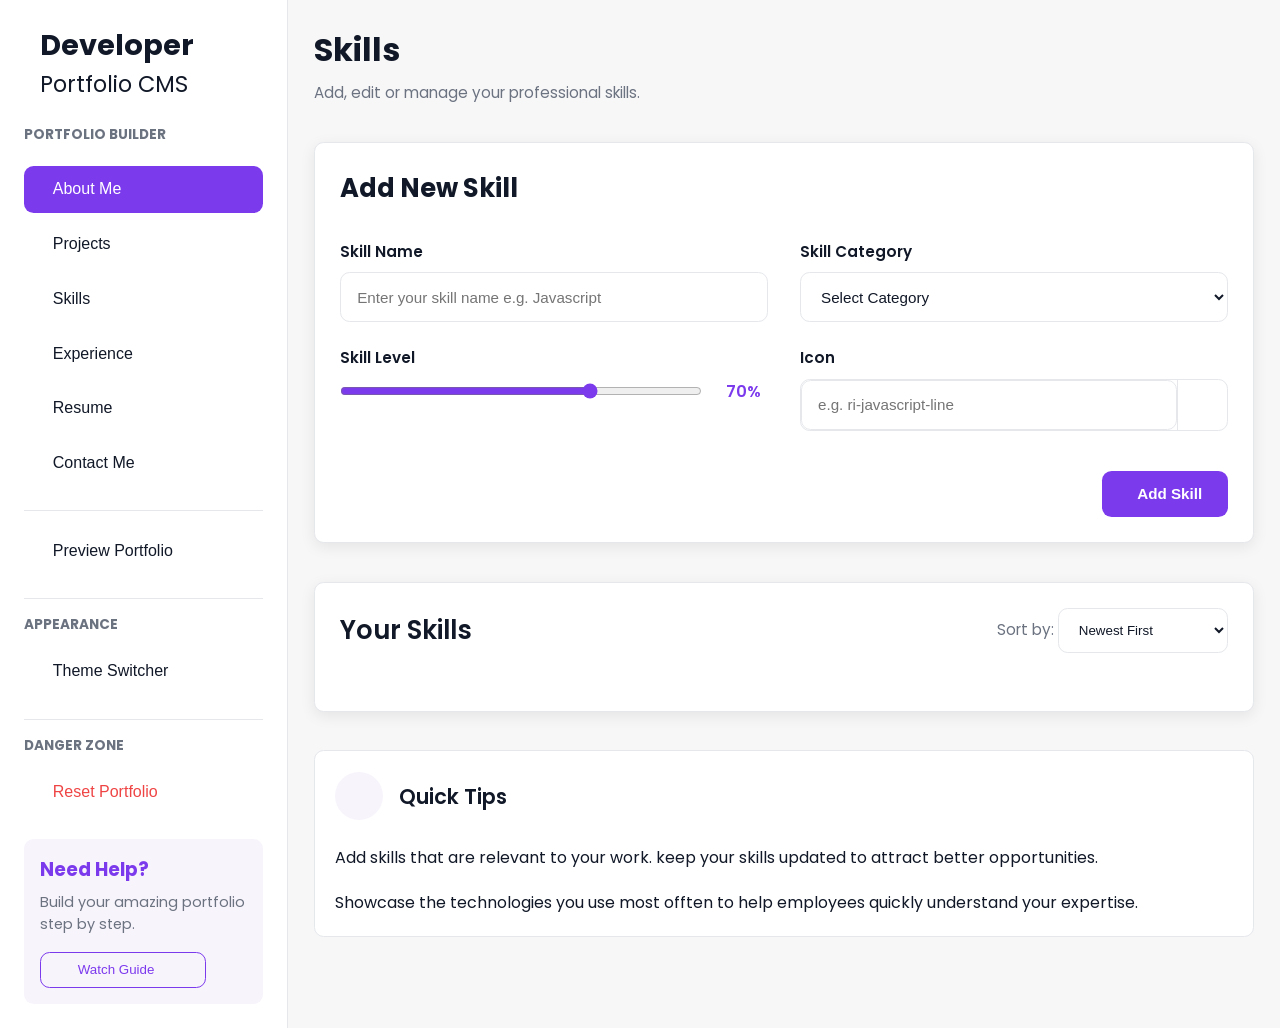
==== html/portfolio-builder.html @ fcae549e "Implement Skills Section functionality" ====
<!DOCTYPE html>
<html lang="en">

<head>
    <meta charset="UTF-8">
    <meta name="viewport" content="width=device-width, initial-scale=1.0">
    <title>Developer Portfolio CMS</title>

    <!--------Remix Icons-------->
    <link rel="stylesheet" href="https://cdnjs.cloudflare.com/ajax/libs/remixicon/4.6.0/remixicon.css" />

    <!--------Google Fonts-------->
    <link rel="preconnect" href="https://fonts.googleapis.com">
    <link rel="preconnect" href="https://fonts.gstatic.com" crossorigin>
    <link
        href="https://fonts.googleapis.com/css2?family=Inter:ital,opsz,wght@0,14..32,100..900;1,14..32,100..900&family=Poppins:ital,wght@0,100;0,200;0,300;0,400;0,500;0,600;0,700;0,800;0,900;1,100;1,200;1,300;1,400;1,500;1,600;1,700;1,800;1,900&display=swap"
        rel="stylesheet">

    <!------CSS file-------->
    <link rel="stylesheet" href="../css/portfolio-builder.css">
</head>

<body>

    <div class="dashboard">

        <!-----------------------------------------Side bar---------------------------------------------->
        <aside class="sidebar">

            <div class="logo">
                <i class="ri-code-s-slash-line"></i>
                <div>
                    <h2>Developer</h2>
                    <p>Portfolio CMS</p>
                </div>
            </div>

            <nav class="sidebar-nav">

                <h4>Portfolio builder</h4>

                <button class="nav-item active">
                    <i class="ri-home-4-line"></i>
                    About Me
                </button>

                <button class="nav-item">
                    <i class="ri-folder-2-line"></i>
                    Projects
                </button>

                <button class="nav-item">
                    <i class="ri-star-line"></i>
                    Skills
                </button>

                <button class="nav-item">
                    <i class="ri-briefcase-line"></i>
                    Experience
                </button>

                <button class="nav-item">
                    <i class="ri-file-text-line"></i>
                    Resume
                </button>

                <button class="nav-item">
                    <i class="ri-phone-line"></i>
                    Contact Me
                </button>
            </nav>

            <div class="preview-section">
                <button class="nav-item">
                    <i class="ri-eye-line"></i>
                    Preview Portfolio
                </button>
            </div>

            <div class="appearance-section">
                <h4>Appearance</h4>
                <button class="nav-item">
                    <i class="ri-moon-line"></i>
                    Theme Switcher
                </button>
            </div>

            <div class="danger-section">
                <h4>Danger Zone</h4>
                <button class="nav-item reset-btn">
                    <i class="ri-delete-bin-6-line"></i>
                    Reset Portfolio
                </button>
            </div>

            <div class="help-card">
                <h3>Need Help?</h3>
                <p>Build your amazing portfolio step by step.</p>
                <button><i class="ri-google-play-fill"></i>Watch Guide</button>
            </div>

        </aside>


        <main class="main-content">

            <!---------------------------------------About Us Section---------------------------------------->
            <section id="about-section">

                <!---Page Header--->
                <div class="about-header">
                    <div class="about-title">
                        <h1>About Me</h1>
                        <p>Manage your personal information and social profiles.</p>
                    </div>
                    <button class="save-btn" id = "save-about-btn">
                        <i class="ri-save-3-line"></i>
                        Save Changes
                    </button>
                </div>

                <!---About Card--->
                <div class="about-card">

                    <div class="about-top">

                        <div class="profile-panel">

                            <h3>Profile Image</h3>
                            <div class="profile-image-wrapper">
                                <img src=""
                                    alt="Profile">
                                <button class="edit-image-btn">
                                    <i class="ri-edit-2-line"></i>
                                </button>
                            </div>
                            <button class="change-image-btn">
                                <i class="ri-arrow-up-line"></i>
                                Change Image
                            </button>
                            <input type = "file" id = "profile-image-input" accept="image/*" hidden>
                            <p class="image-note">
                                JPG, PNG (max. 2MB)
                            </p>

                        </div>

                        <div class="form-panel">

                            <div class="form-group">
                                <label for="full-name">Full Name</label>
                                <input type="text" id="full-name" placeholder="Enter your full name">
                            </div>

                            <div class="form-group">
                                <label for="profession">Profession</label>
                                <input type="text" id="profession" placeholder="Enter your profession">
                            </div>

                            <div class="form-group">
                                <label for="bio">Short Bio</label>
                                <textarea id="bio" row="6" placeholder="Write something about yourself...."></textarea>
                            </div>

                        </div>

                    </div>

                    <div class="social-section">
                        <h3>Social Links</h3>

                        <div class="social-grid">
                            <div class="form-group">
                                <label for="github">GitHub URL</label>
                                <input type="url" id="github" placeholder="https://github.com/username">
                            </div>

                            <div class="form-group">
                                <label for="linkedin">linkedIn URL</label>
                                <input type="url" id="linkedin" placeholder="https://linkedin.com/username">
                            </div>

                            <div class="form-group full-width">
                                <label for="email">Email</label>
                                <input type="email" id="email" placeholder="example@gmail.com">
                            </div>
                        </div>
                    </div>

                </div>

                <!---Tips--->
                <div class="about-tips-card">

                    <div class="about-tips-header">
                        <div class="about-tips-icon">
                            <i class="ri-lightbulb-line"></i>
                        </div>
                        <h3>Quick Tips</h3>
                    </div>

                    <ul class="about-tips-list">
                        <li>
                            <i class="ri-checkbox-circle-line"></i>
                            Add a professional profile image.
                        </li>
                        <li>
                            <i class="ri-checkbox-circle-line"></i>
                            Write a short and clear bio that describes you.
                        </li>
                        <li>
                            <i class="ri-checkbox-circle-line"></i>
                            Add your social links to connect.
                        </li>
                    </ul>

                </div>

            </section>



            <!---------------------------------------Projects Section---------------------------------------->
            <section id="projects-section">

                <!---Projects Header--->
                <div class="projects-header">
                    <div class="projects-title">
                        <h1>Projects</h1>
                        <p>Add and manage your projects.</p>
                    </div>
                </div>

                <!---Add New Project--->
                <div class="project-form-container">

                    <h2>Add New Project</h2>
                    <div class="project-form-content">

                        <div class="project-upload-section">

                            <div class="project-upload-box">

                                <label class="upload-label">Project Image</label>
                                <div class="upload-area">
                                    <img src = "" alt = "Project Preview" class = "project-upload-preview">
                                    <div class = "upload-placeholder">
                                        <i class="ri-upload-cloud-2-line"></i>
                                        <h4>Upload Image</h4>
                                        <p>JPG, PNG (max. 2MB)</p>
                                        <input type="file" id="project-image" hidden>
                                    </div>
                                </div>

                            </div>

                        </div>

                        <div class="project-details-section">

                            <!---Row 1--->
                            <div class="project-row">

                                <div class="project-input-group">
                                    <label for="project-title">Project Title</label>
                                    <input type="text" id="project-title" placeholder="e.g. Portfolio Website">
                                </div>

                                <div class="project-input-group">
                                    <label for="technologies">Technolgies Used</label>
                                    <input type="text" id="technologies" placeholder="e.g. HTML, CSS, JavaScript">
                                </div>

                            </div>

                            <!---Row 2--->
                            <div class="project-row">

                                <div class="project-input-group">

                                    <label for="github-link">GitHub</label>
                                    <div class="project-input-icon">
                                        <i class="ri-github-fill"></i>
                                        <input type="url" id="github-link" placeholder="github.com/username/repository">
                                    </div>

                                </div>

                                <div class="project-input-group">

                                    <label for="live-demo">Live Demo (optional)</label>
                                    <div class="project-input-icon">
                                        <i class="ri-global-line"></i>
                                        <input type="url" id="live-demo" placeholder="your-site.com">
                                    </div>

                                </div>

                            </div>

                            <!---Row 3--->
                            <div class="project-input-group">
                                <label for="project-discription">Project Description</label>
                                <textarea id="project-discription" rows="5"
                                    placeholder="Write a short description about your project..."></textarea>
                            </div>

                            <div class="save-project-wrapper">
                                <button class="save-project-btn">Save Project</button>
                            </div>

                        </div>

                    </div>
                </div>


                <!---Your Projects--->
                <div class="projects-list-container">

                    <div class="projects-list-header">

                        <h2>Your Projects</h2>

                        <div class="projects-sort">
                            <label for="sort-projects">Sort by:</label>
                            <select id="sort-projects">
                                <option>Latest First</option>
                                <option>Oldest First</option>
                            </select>

                        </div>

                    </div>

                    <div class="projects-grid">
                        <!---Cards Come here--->
                    </div>

                </div>

                <!---Tips--->
                <div class="projects-tips">
                    <i class="ri-lightbulb-line"></i>
                    <p><strong>Tip: </strong> Add high quality projects with live demo links to showcasec your work
                        better.</p>
                </div>

            </section>


            <!----------------------------------------Skills Section----------------------------------------->
            <section id="skills-section">

                <!---Skills Header--->
                <div class="skills-header">

                    <div class="skills-title">
                        <h1>Skills</h1>
                        <p>Add, edit or manage your professional skills.</p>
                    </div>

                </div>

                <!---Add Skill Card--->
                <div class="skills-form-container ">

                    <!---Form Heading--->
                    <div class="skills-form-header">
                        <h2>Add New Skill</h2>
                    </div>

                    <div class="skills-form-content">

                        <div class="skills-form-left">

                            <div class="input-group">
                                <label for="skill-name">Skill Name</label>
                                <input type="text" id="skill-name" placeholder="Enter your skill name e.g. Javascript">
                            </div>

                            <div class="input-group">
                                <label for="skill-level">Skill Level</label>
                                <div class="skill-range">
                                    <input type="range" id="skill-level" min="0" max="100" value="70">
                                    <span class="range-value">70%</span>
                                </div>
                            </div>

                        </div>

                        <div class="skills-form-right">

                            <div class="input-group">

                                <label for="skill-category">Skill Category</label>
                                <select id="skill-category">

                                    <option selected disabled>Select Category</option>
                                    <option>Frontend</option>
                                    <option>Backend</option>
                                    <option>Database</option>
                                    <option>Tools</option>

                                </select>

                            </div>

                            <div class="input-group">

                                <label for="skill-icon">Icon</label>
                                <div class="icon-input">

                                    <input type="text" id="skill-icon" placeholder="e.g. ri-javascript-line">
                                    <button type="button">
                                        <i class="ri-flag-line"></i>
                                    </button>

                                </div>

                            </div>

                        </div>

                    </div>

                    <div class="skills-button-container">

                        <button class="primary-btn">
                            <i class="ri-add-line"></i>
                            Add Skill
                        </button>

                    </div>

                </div>

                <!----Skills List--->
                <div class="skills-list-container">

                    <!----List Header--->
                    <div class="skills-list-header">


                        <div class="skills-list-title">
                            <h2>Your Skills</h2>
                        </div>


                        <div class="skills-sort">

                            <label for="sort-skills">Sort by: </label>
                            <select id="sort-skills">
                                <option>Newest First</option>
                                <option>Oldest First</option>
                                <option>Highest Level</option>
                                <option>Lowest Level</option>
                            </select>

                        </div>

                    </div>

                    <!----Skills Cards--->
                    <div class="skills-grid">

                        <!---Skill Cards come here--->

                    </div>
                </div>


                <!---Tips--->
                <div class="skills-tips-card">

                    <div class="skills-tips-header">
                        <div class="skills-tips-icon">
                            <i class="ri-lightbulb-line"></i>
                        </div>
                        <h3>Quick Tips</h3>
                    </div>

                    <ul class="skills-tips-list">
                        <li>
                            <i class="ri-checkbox-circle-line"></i>
                            Add skills that are relevant to your work. keep your skills updated to attract better
                            opportunities.
                        </li>
                        <li>
                            <i class="ri-checkbox-circle-line"></i>
                            Showcase the technologies you use most offten to help employees quickly understand your
                            expertise.
                        </li>

                    </ul>

                </div>

            </section>


            <!----------------------------------------Experience Section--------------------------------------->
            <div id="experience-section">

                <!----Expereience page header---->
                <div class="experience-header">
                    <div class="experience-title">
                        <h1>Experience</h1>
                        <p>Add and manage your work experience.</p>
                    </div>
                </div>


                <!---Experience adding form-->
                <div class="experience-form-container">

                    <div class="experience-form">

                        <div class="experience-company">
                            <label for="company">Company Name</label>
                            <input type="text" id="company" placeholder="e.g. Decode Lab">
                        </div>

                        <div class="experience-position">
                            <label for="positiom">Position</label>
                            <input type="text" id="position" placeholder="e.g. Frontend Intern">
                        </div>

                        <div class="experience-duration">
                            <label for="duration">Duration</label>
                            <input type="text" id="duration" placeholder="e.g. Jan 2026 - Present">
                        </div>

                        <div class="experience-discription">
                            <label for="experience-discription">Discription</label>
                            <textarea id="experience-discription" rows="4"
                                placeholder="Describe your role and achievements...."></textarea>
                        </div>

                    </div>

                    <!---Save Button--->
                    <div class="experience-save-btn">
                        <button id="save-experience-btn">
                            Save Experience
                        </button>
                    </div>

                </div>

                <div class="experience-list-starter">
                    <h1>All Experiences :</h1>
                </div>
                <!---Experiences list---->
                <div class="experience-list-container">

                    <!---Experience Cards---->

                    <!--Experience Card 1-->
                    <div class="experience-card">

                        <div class="experience-card-header">

                            <div class="experience-details">
                                <h3>Decode Lab</h3>
                                <h4>Frontend Intern</h4>
                                <span>Jan 2026 - Present</span>
                            </div>

                            <div class="experience-actions">

                                <button class="experience-edit-btn">
                                    <i class="ri-edit-line"></i>
                                </button>

                                <buuton class="experience-delete-btn">
                                    <i class="ri-delete-bin-6-line"></i>
                                    </button>

                            </div>

                        </div>

                        <p class="experience-text">
                            Working on real projects and improving my frontend skills.
                        </p>

                    </div>

                    <!--Experience Card 2-->
                    <div class="experience-card">

                        <div class="experience-card-header">

                            <div class="experience-details">
                                <h3>Decode Lab</h3>
                                <h4>Frontend Intern</h4>
                                <span>Jan 2026 - Present</span>
                            </div>

                            <div class="experience-actions">

                                <button class="experience-edit-btn">
                                    <i class="ri-edit-line"></i>
                                </button>

                                <buuton class="experience-delete-btn">
                                    <i class="ri-delete-bin-6-line"></i>
                                    </button>

                            </div>

                        </div>

                        <p class="experience-text">
                            Working on real projects and improving my frontend skills.
                        </p>

                    </div>

                    <!--Experience Card 3-->
                    <div class="experience-card">

                        <div class="experience-card-header">

                            <div class="experience-details">
                                <h3>Decode Lab</h3>
                                <h4>Frontend Intern</h4>
                                <span>Jan 2026 - Present</span>
                            </div>

                            <div class="experience-actions">

                                <button class="experience-edit-btn">
                                    <i class="ri-edit-line"></i>
                                </button>

                                <buuton class="experience-delete-btn">
                                    <i class="ri-delete-bin-6-line"></i>
                                    </button>

                            </div>

                        </div>

                        <p class="experience-text">
                            Working on real projects and improving my frontend skills.
                        </p>

                    </div>

                </div>

                <!---Experience Tips--->
                <div class="experience-tips">
                    <i class="ri-lightbulb-line"></i>
                    <p><strong>Tip: </strong> Highlight your key responsibilities and measureable achievements.
                        Focus on the impact you made rather than listing every task.</p>
                </div>

            </div>


            <!----------------------------------------Resume Section------------------------------------------>
            <div id="resume-section">

                <!---Resume-Header--->
                <div class="resume-header">

                    <div class="resume-title">

                        <h1>Resume</h1>
                        <p>Upload your resume (PDF) .</p>
                        <div class="supported-format">
                            <span>Supported format:</span>
                            <strong>PDF only</strong>
                            <span>.</span>
                            <spann>Max size: 5MB</spann>
                        </div>

                    </div>

                </div>

                <!----Resume upload Container--->
                <div class="resume-upload-container">

                    <div class="resume-upload-area">

                        <div class="upload-icon">
                            <i class="ri-upload-cloud-2-line"></i>
                        </div>
                        <h3>Drag & drop your PDF here</h3>
                        <span class="upload-divider">or</span>
                        <button id="choose-file-btn">
                            Choose File
                        </button>
                        <input type="file" id=resume-file accept=".pdf" hidden>

                    </div>

                    <div class="resume-link-area">

                        <label for="resume-link">
                            or paste your resume link
                        </label>
                        <div class="resume-link-input">
                            <i class="ri-link"></i>
                            <input type="url" id="resume-link" placeholder="https://example.com/your-resume.pdf">
                        </div>
                        <button id="upload-resume-btn">
                            <i class="ri-upload-2-line"></i>
                            Upload Resume
                        </button>

                    </div>

                </div>

                <!----Resume Info Container---->
                <div class="resume-info-container">

                    <!---------------- Current Resume ----------------->
                    <div class="current-resume-section">

                        <div class="current-resume-header">

                            <h2>Current Resume</h2>
                            <span class="resume-status">
                                Active
                            </span>

                        </div>

                        <div class="resume-card">

                            <div class="resume-details">

                                <div class="resume-icon">
                                    <i class="ri-file-pdf-2-fill"></i>
                                </div>
                                <div class="resume-info">
                                    <h3>Ayesha_Nadeem_Resume.pdf</h3>

                                    <div class="resume-meta">
                                        <span>
                                            <i class="ri-calendar-line"></i>
                                            Uploaded on May 20, 2024
                                        </span>
                                        <span>.</span>
                                        <span>
                                            <i class="ri-file-list-3-line"></i>
                                            312 KB
                                        </span>
                                    </div>

                                </div>

                            </div>

                            <div class="resume-actions">

                                <button class="resume-preview-btn">
                                    <i class="ri-eye-line"></i>
                                    Preview
                                </button>
                                <button class="resume-delete-btn">
                                    <i class="ri-delete-bin-line"></i>
                                    Delete
                                </button>

                            </div>

                        </div>

                        <button class="download-resume-btn">
                            <i class="ri-download-line"></i>
                            Download Resume
                        </button>

                    </div>

                    <!--================ Resume Tips ================-->

                    <div class="resume-tips-section">

                        <div class="resume-tips-header">
                            <h2>Resume Tips</h2>
                        </div>

                        <div class="resume-tips-list">

                            <div class="resume-tip">
                                <i class="ri-checkbox-circle-line"></i>
                                <p>Keep your resume to one or two pages.</p>
                            </div>

                            <div class="resume-tip">
                                <i class="ri-checkbox-circle-line"></i>
                                <p>Highlight your latest skills and projects.</p>
                            </div>

                            <div class="resume-tip">
                                <i class="ri-checkbox-circle-line"></i>
                                <p>Use clear headings and simple formatting.</p>
                            </div>

                            <div class="resume-tip">
                                <i class="ri-checkbox-circle-line"></i>
                                <p>Update your resume regularly.</p>
                            </div>

                        </div>

                    </div>

                </div>

                <!----Resume Footer---->
                <div class="resume-footer">

                    <div class="resume-footer-left">

                        <div class="resume-footer-icon">
                            <i class="ri-shield-check-line"></i>
                        </div>

                        <div class="resume-footer-text">
                            <h3>Your Resume is only visible to you in the dashboard</h3>
                            <p>
                                It will be available for download on portfolio preview.
                            </p>
                        </div>

                    </div>

                    <div class="resume-footer-right">

                        <button class="preview-btn">
                            View Preview
                            <i class="ri-external-link-line"></i>
                        </button>

                    </div>

                </div>

            </div>

            <!----------------------------------------Contact Section------------------------------------------>
            <section id="contact-section">

                <!-- Contact Header -->
                <div class="contact-header">

                    <div class="contact-title">
                        <h1>Contact</h1>
                        <p>Manage your contact information.</p>
                    </div>

                </div>

                <!-- Contact Card -->
                <div class="contact-container">

                    <h2>Contact Information</h2>
                    <p>This information will be displayed on your portfolio.</p>

                    <!-- Email Field -->
                    <div class="contact-field">

                        <div class="contact-label">

                            <div class="contact-icon">
                                <i class="ri-mail-line"></i>
                            </div>

                            <label for="email">
                                Email Address
                            </label>

                        </div>

                        <div class="contact-input">

                            <input type="email" id="email" placeholder="ayesha.nadeem@example.com">

                        </div>

                    </div>

                    <!-- Phone Number Field -->
                    <div class="contact-field">

                        <div class="contact-label">

                            <div class="contact-icon">
                                <i class="ri-phone-line"></i>
                            </div>

                            <label for="phone">
                                Phone Number
                            </label>

                        </div>

                        <div class="contact-input">

                            <input type="tel" id="phone" placeholder="+92 300 1234567">

                        </div>

                    </div>

                    <!-- Location Field -->
                    <div class="contact-field">

                        <div class="contact-label">

                            <div class="contact-icon">
                                <i class="ri-map-pin-line"></i>
                            </div>

                            <label for="location">
                                Location
                            </label>

                        </div>

                        <div class="contact-input">

                            <input type="text" id="location" placeholder="Gujrat, Pakistan">

                        </div>

                    </div>

                    <!-- LinkedIn Field -->
                    <div class="contact-field">

                        <div class="contact-label">

                            <div class="contact-icon">
                                <i class="ri-linkedin-box-line"></i>
                            </div>

                            <label for="linkedin">
                                LinkedIn URL
                            </label>

                        </div>

                        <div class="contact-input">

                            <input type="url" id="linkedin" placeholder="https://linkedin.com/in/your-profile">

                        </div>

                    </div>

                    <!-- GitHub Field -->
                    <div class="contact-field">

                        <div class="contact-label">

                            <div class="contact-icon">

                                <i class="ri-github-line"></i>

                            </div>

                            <label for="github">

                                GitHub URL

                            </label>

                        </div>

                        <div class="contact-input">

                            <input type="url" id="github" placeholder="https://github.com/your-username">

                        </div>

                    </div>

                    <!-- Save Button -->
                    <div class="contact-btn-container">

                        <button id="save-contact-btn">
                            <i class="ri-save-line"></i>
                            <span>Save Changes</span>
                        </button>

                    </div>

                </div>

            </section>


        </main>
        
    </div>

    <!------JavaScript file-------->
    <script src="../js/portfolio-builder.js"></script>

</body>

</html>
---- css/portfolio-builder.css ----
* {
    margin: 0;
    padding: 0;
    box-sizing: border-box;
}
html {
    scroll-behavior: smooth;
}
/*==============================
LIGHT THEME (DEFAULT)
==============================*/
:root {
    /* Colors */
    --bg-color: #F7F7F8;
    --card-color: #FFFFFF;
    --primary-text: #111827;
    --secondary-color: #6B7280;
    --accent-color: #7C3AED;
    --light-accent-color: #f8f4fc;
    --border-color: #E5E7EB;

    /* Spacing */
    --space-sm: 0.75rem;
    --space-md: 1rem;
    --space-lg: 2rem;

    /* Border radius */
    --radius: .6rem;

    /* Shadow */
    --shadow: 0 4px 15px rgba(0,0,0,.08);
}
.dark-theme {
    /* Dark Theme */
    --bg-color: #0F172A;
    --card-color: #1E293B;
    --primary-text: #F8FAFC;
    --secondary-color: #94A3B8;
    --accent-color: #8B5CF6;
    --border-color: #334155;
}
body {
    font-family: "Poppins", sans-serif;
    background: var(--bg-color);
    color: var(--primary-text)
}
.dashboard {
    display: flex;
    min-height: 100vh;
}
.main-content {
    flex: 1;
    padding: clamp(1rem,2vw,2rem);
}
/*==============================
Sidebar Styling
==============================*/
.sidebar {
    width: 18rem;
    background: var(--card-color);
    border-right: 1px solid var(--border-color);
    padding: clamp(1rem, 2vw, 1.5rem);
    display: flex;
    flex-direction: column;
    gap: 1.5rem;
}
.logo {
    display: flex;
    align-items: center;
    gap: 1rem;
}
.logo i {
    font-size: 2.5rem;
    color: var(--accent-color);
    font-weight: 900;
}
.logo h2 {
    font-size: 1.8rem;
}
.logo p {
    font-size: 1.4rem;
}
.sidebar-nav {
    display: flex;
    flex-direction: column;
    gap: .5rem;
}
.nav-item {
    display: flex;
    align-items: center;
    gap: .8rem;
    padding: .9rem 1rem;
    border: none;
    background: transparent;
    border-radius: var(--radius);
    cursor: pointer;
    font-size: 1rem;
    color: var(--primary-text);
    transition: .3s;
}
.nav-item:hover {
    background: #F3F4F6;
}
.nav-item.active {
    background: var(--accent-color);
    color: white;
}
.preview-section,
.appearance-section,
.danger-section {
    border-top: 1px solid var(--border-color);
    padding-top: 1rem;
}
.sidebar-nav h4,
.appearance-section h4,
.danger-section h4 {
    color: var(--secondary-color);
    font-size: .85rem;
    text-transform: uppercase;
    margin-bottom: .8rem;
}
.reset-btn {
    color: #ef4444;
}
.help-card {
    margin-top: auto;
    background-color: var(--light-accent-color);
    border-radius: var(--radius);
    padding: 1rem;
}
.help-card h3 {
    color: var(--accent-color);
    margin-bottom: .5rem;
}
.help-card p {
    color: var(--secondary-color);
    font-size: .9rem;
    line-height: 1.5;
}
.help-card button {
    display: flex;
    gap: .7rem;
    align-items: center;
    margin-top: 1rem;
    width: 80%;
    padding: .6rem;
    border: none;
    border-radius: var(--radius);
    background: transparent;
    border: 1px solid var(--accent-color);
    color: var(--accent-color);
    cursor: pointer;
}
.help-card i {
    margin-left: 1rem;
}

/*==============================
About Section Styling
==============================*/
#about-section {
    display: none;
}
.about-header {
    display: flex;
    justify-content: space-between;
    align-items: center;
    margin-bottom: clamp(1.5rem,2vw,2rem);
}
.about-title h1 {
    font-size: clamp(1.6rem,2vw,2.2rem);
    margin-bottom: .35rem;
    font-weight: 700;
}
.about-title p {
    color: var(--secondary-color);
    font-size: .95rem;
}
.save-btn {
    display: flex;
    align-items: center;
    gap: .5rem;
    border: none;
    background: var(--accent-color);
    color: #fff;
    font-size: .9rem;
    padding: .9rem 1.3rem;
    border-radius: var(--radius);
    cursor: pointer;
    transition: .3s;
}
.save-btn:hover {
    transform: translateY(-2px);
    opacity: .95;
}
.about-card {
    background: var(--card-color);
    border-radius: var(--radius);
    box-shadow: var(--shadow);
    padding: clamp(1.5rem,2vw,2rem);
    margin-bottom: 1.5rem;
}
.about-tips-card {
    background: var(--card-color);
    border-radius: var(--radius);
    box-shadow: var(--shadow);
    padding: clamp(1.25rem,2vw,1.5rem);
}
.about-top {
    display: flex;
    gap: clamp(1.5rem,2vw,2.5rem);
    padding-bottom: clamp(1.5rem,2vw,2rem);
    border-bottom: 1px solid var(--border-color);
}
.profile-panel {
    width: 240px;
    display: flex;
    flex-direction: column;
    align-items: center;
}
.profile-image-wrapper {
    position: relative;
    width: 180px;
    height: 180px;
    margin: 1rem auto 1.5rem;
}
.profile-image-wrapper img {
    width: 100%;
    height: 100%;
    border-radius: 50%;
    object-fit: cover;
    display: block;
}
.edit-image-btn {
    position: absolute;
    top: 10px;
    right: 5px;
    width: 36px;
    height: 36px;
    border: none;
    border-radius: 50%;
    background: var(--accent-color);
    color: white;
    display: flex;
    justify-content: center;
    align-items: center;
    cursor: pointer;
}
.profile-panel h3 {
    align-self: flex-start;
    margin-bottom: 1.5rem;
}
.change-image-btn {
    width: 100%;
    padding: .9rem;
    border: 2px solid var(--accent-color);
    background: var(--light-accent-color);
    color: var(--accent-color);
    border-radius: var(--radius);
    cursor: pointer;
    font-size: 1rem;
}
.image-note {
    margin-top: .8rem;
    color: var(--secondary-color);
    font-size: .85rem;
}
.form-panel {
    flex: 1;
    display: flex;
    flex-direction: column;
    gap: 1.5rem;
}
.form-group {
    display: flex;
    flex-direction: column;
    gap: .5rem;
}
.form-group label {
    font-size: .95rem;
    font-weight: 600;
    color: var(--primary-text);
}
.form-group input,
.form-group textarea {
    width: 100%;
    padding: 1rem;
    border: 1px solid var(--border-color);
    border-radius: .75rem;
    background: var(--card-color);
    color: var(--primary-text);
    font-family: inherit;
    font-size: 1rem;
    outline: none;
    transition: .3s;
}
.form-group input:focus,
.form-group textarea:focus {
    border-color: var(--accent-color);
    box-shadow: 0 0 0 3px rgba(124,58,237,.15);
}
.form-group textarea {
    resize: none;
    min-height: 180px;
}
.social-section {
    padding-top: clamp(1.5rem,2vw,2rem);
}
.social-section h3 {
    margin-bottom: 1.5rem;
    font-size: 1.25rem;
}
.social-grid {
    display: grid;
    grid-template-columns: repeat(2,1fr);
    gap: 1.5rem;
}
.social-grid .full-width {
    grid-column: 1/-1;
}
.about-tips-header {
    display: flex;
    align-items: center;
    gap: 1rem;
    margin-bottom: 1.5rem;
}
.about-tips-icon {
    width: 48px;
    height: 48px;
    border-radius: 50%;
    background: var(--light-accent-color);
    color: var(--accent-color);
    display: flex;
    justify-content: center;
    align-items: center;
    font-size: 1.2rem;
}
.about-tips-header h3 {
    font-size: 1.3rem;
    font-weight: 600;
}
.about-tips-list {
    list-style: none;
    display: flex;
    flex-direction: column;
    gap: 1.2rem;
}
.about-tips-list li i{
    color: var(--accent-color);
    font-size: 1.1rem;
}


/*==============================
Projects Section Styling
==============================*/
#projects-section {
    display: none;
}
.projects-header {
     margin-bottom: clamp(1.5rem,2vw,2rem);
}
.projects-header h1 {
    font-size: clamp(1.6rem,2vw,2.2rem);
    margin-bottom: .35rem;
    color: var(--primary-text);
    font-weight: 700;
}
.projects-header p {
    color: var(--secondary-color);
    font-size: .95rem;
}
.project-form-container {
    background: var(--card-color);
    border: 1px solid var(--border-color);
    border-radius: var(--radius);
    padding: clamp(1.5rem,2vw,2rem);
    margin-bottom: clamp(2rem,3vw,2.5rem);
    box-shadow: var(--shadow);
}
.project-form-container h2 {
    font-size: clamp(1.35rem,2vw,1.6rem);
    color: var(--primary-text);
    font-weight: 600;
    margin-bottom: 2rem;
}
.project-form-content {
    display: flex;
    gap: 2rem;
    /* align-items: center; */
}
.project-upload-section {
    width: 220px;
    flex-shrink: 0;
}
.project-details-section {
    flex: 1;
}
.upload-label {
    display: block;
    font-size: 1rem;
    font-weight: 600;
    color: var(--primary-text);
    margin-bottom: 1rem;
}
.upload-area {
    position: relative;
    overflow: hidden;

    height: 250px;
    border: 2px dashed var(--accent-color);
    border-radius: var(--radius);
    background: var(--light-accent-color);
    display: flex;
    flex-direction: column;
    align-items: center;
    justify-content: center;
    text-align: center;
    cursor: pointer;
}
.project-upload-preview {
    display: none;
    width: 100%;
    height: 100%;
    object-fit: cover;
    border-radius: var(--radius);
}
.upload-area i {
    font-size: 3rem;
    color: var(--accent-color);
    margin-bottom: 1rem;
}
.upload-area h4 {
    font-size: 1.1rem;
    color: var(--primary-text);
    margin-bottom: .5rem;
}
.upload-area p {
    font-size: .9rem;
    color: var(--secondary-color);
}
.project-row {
    display: flex;
    gap: 1.5rem;
    margin-bottom: 1.5rem;
}
.project-input-group {
    flex: 1;
    display: flex;
    flex-direction: column;
}
.project-input-group label {
    font-size: .95rem;
    font-weight: 600;
    color: var(--primary-text);
    margin-bottom: .6rem;
}
.project-input-group input {
    width: 100%;
    padding: .9rem 1rem;
    border: 1px solid var(--border-color);
    border-radius: var(--radius);
    font-size: .95rem;
    color: var(--primary-text);
    background: var(--card-color);
    outline: none;
}
.project-input-group input:focus {
    border-color: var(--accent-color);
}
.project-input-icon {
    display: flex;
    align-items: center;
    border: 1px solid var(--border-color);
    border-radius: var(--radius);
    overflow: hidden;
    background: var(--card-color);
}
.project-input-icon i {
    width: 3rem;
    text-align: center;
    color: var(--secondary-color);
    font-size: 1.4rem;
    border-right: 1px solid var(--border-color);
    padding: .7rem 0;
}
.project-input-icon input {
    flex: 1;
    border: none;
    outline: none;
    padding: .9rem 1rem;
    font-size: .95rem 1rem;
    background: transparent;
    color: var(--primary-text);
}
.project-input-icon:focus-within{
    border-color: var(--accent-color);
}
.project-input-group textarea {
    width: 100%;
    min-height: 140px;
    padding: 1rem;
    border: 1px solid var(--border-color);
    border-radius: var(--radius);
    background: var(--card-color);
    color: var(--primary-text);
    font-family: inherit;
    font-size: .95rem;
    resize: none;
    outline: none;
}
.project-input-group textarea:focus {
    border-color: var(--accent-color);
}
.save-project-wrapper {
    display: flex;
    justify-content: flex-end;
    margin-top: 2rem;
}
.save-project-btn {
    padding: .9rem 1.8rem;
    border: none;
    border-radius: var(--radius);
    background: var(--accent-color);
    color: #fff;
    font-size: 1rem;
    font-weight: 600;
    cursor: pointer;
    /* transition: .2s; */
}
.save-project-btn:hover {
    opacity: .9;
    /* transform: scale(1.04); */
}
.projects-list-container {
    margin-bottom: clamp(2rem,3vw,2.5rem);
}
.projects-list-header {
    display: flex;
    justify-content: space-between;
    align-items: center;
    margin-bottom: 1.8rem;
}
.projects-list-header h2 {
    font-size: clamp(1.4rem,2vw,1.7rem);
    color: var(--primary-text);
    font-weight: 700;
}
.projects-sort {
    display: flex;
    align-items: center;
    gap: .8rem;
}
.projects-sort select {
    padding: .7rem 1rem;
    border: 1px solid var(--border-color);
    border-radius: var(--radius);
    background: var(--card-color);
    color: var(--primary-text);
    cursor: pointer;
    outline: none;
}
.projects-grid {
    display: grid;
    grid-template-columns: repeat(3,1fr);
    gap: 1.5rem;
}
.project-card {
    background: var(--card-color);
    border: 1px solid var(--border-color);
    border-radius: var(--radius);
    box-shadow: var(--shadow);
    overflow: hidden;
}
.project-card-image {
    width: 100%;
    height: 180px;
    object-fit: cover;
    display: block;
}
.project-card-content {
    padding: 1.2rem;
}
.project-card-content h3 {
    font-size: 1.2rem;
    color: var(--primary-text);
    margin-bottom: 1rem;
}
.project-tech-stack {
    display: flex;
    flex-wrap: wrap;
    gap: .5rem;
    margin-bottom: 1rem;
}
.project-tech-stack span {
    background: var(--light-accent-color);
    color: var(--accent-color);
    padding: .35rem .8rem;
    border-radius: var(--radius);
    font-size: .8rem;
    font-weight: 600;
}
.project-card-content p {
    color: var(--primary-text);
    line-height: 1.6;
    margin-bottom: 1.3rem;
}
.project-links {
    display: flex;
    gap: .8rem;
    margin-bottom: 1.5rem;
}
.project-links a {
    width: 42px;
    height: 42px;
    border: 1px solid var(--border-color);
    border-radius: var(--radius);
    display: flex;
    align-items: center;
    justify-content: center;
    color: var(--primary-text);
    text-decoration: none;
    transition: .3s;
    font-size: 1.4rem;
}
.project-links a:hover {
    background: var(--light-accent-color);
    color: var(--accent-color);
}
.project-actions {
    display: flex;
    justify-content: space-between;
    align-items: center;
    padding: 1rem;
    border-top: 1px solid var(--border-color);
   
}
.edit-project-btn {
    display: flex;
    align-items: center;
    gap: .3rem;
    background: none;
    border: none;
    color: var(--accent-color);
    cursor: pointer;
    font-weight: 600;
    font-size: .9rem;
    transition: .2s;
}
.edit-project-btn i {
    font-size: 1.3rem;
}
.delete-project-btn {
    display: flex;
    align-items: center;
    gap: .3rem;
    background: none;
    border: none;
    color: #ef4444;
    cursor: pointer;
    font-weight: 600;
    font-size: .9rem;
    transition: .2s;
}
.delete-project-btn i {
    font-size: 1.3rem;
}
.edit-project-btn:hover,
.delete-project-btn:hover {
    transform: scale(1.1);
}
.projects-tips {
    display: flex;
    align-items: center;
    gap: 1rem 1.5rem;
    padding: .7rem;
    margin-top: 2rem;
    background: var(--card-color);
    border: 1px solid var(--border-color);
    border-radius: var(--radius);
    box-shadow: var(--shadow);
}
.projects-tips i {
    width: 45px;
    height: 45px;
    border-radius: 50%;
    background: var(--light-accent-color);
    color: var(--accent-color);
    display: flex;
    justify-content: center;
    align-items: center;
    font-size: 1.2rem;
    flex-shrink: 0;
}
.projects-tips p {
    color: var(--primary-text);
    line-height: 1.6;
    font-size: .95rem;
}
.projects-tips strong {
    padding-right: 1rem;
}


/*==============================
Skills Section Styling
==============================*/
#skills-section {
    /* display: none; */
}
.skills-header {
    margin-bottom: clamp(2rem,3vw,2.5rem);
}
.skills-header h1 {
    font-size: clamp(2rem,2.5vw,2.5rem);
    font-weight: 700;
    color: var(--primary-text);
    margin-bottom: .45rem;
}
.skills-header p {
    font-size: clamp(.95rem,1.1vw,1rem);
    color: var(--secondary-color);
}
.skills-form-container {
    background: var(--card-color);
    border: 1px solid var(--border-color);
    border-radius: var(--radius);
    padding: clamp(1.5rem,2vw,2rem);
    margin-bottom: clamp(2rem,3vw,2.5rem);
    box-shadow: var(--shadow)
}
.skills-form-header {
    margin-bottom: 2rem;
}
.skills-form-header h2 {
    font-size: clamp(1.3rem,2vw,1.6rem);
    color: var(--primary-text);
    font-size: 600;
}
.skills-form-content {
    display: flex;
    gap: 2rem;
}
.skills-form-left,
.skills-form-right {
    flex: 1;
}
.skills-form-container label {
    display: block;
    font-size: .95rem;
    font-weight: 600;
    color: var(--primary-text);
    margin-bottom: .6rem;
}
.input-group {
    margin-bottom: 1.5rem;
}
.skills-form-container input[type = "text"],
.skills-form-container select {
    width: 100%;
    height: 50px;
    padding: 0 1rem;
    border: 1px solid var(--border-color);
    border-radius: var(--radius);
    background: var(--card-color);
    color: var(--primary-text);
    font-size: .95rem;
    outline: none;
    transition: .3s;
}
.skills-form-container input[type = "text"]:focus,
.skills-form-container select:focus {
    border-color: var(--accent-color);
}
.skill-range {
    display: flex;
    align-items: center;
    gap: 1rem;
}
.skill-range input {
    flex: 1;
    accent-color: var(--accent-color);
    cursor: pointer;
}
.range-value {
    min-width: 50px;
    text-align: center;
    font-weight: 600;
    color: var(--accent-color);
}
.icon-input {
    display: flex;
    border: 1px solid var(--border-color);
    border-radius: var(--radius);
    overflow: hidden;
}
.icon-input input {
    flex: 1;
    border: none;
    outline: none;
    padding: 0 1rem;
    background: transparent;
    color: var(--primary-text);
}
.icon-input button {
    width: 50px;
    border: none;
    border-left: 1px solid var(--border-color);
    background: transparent;
    cursor: pointer;
    color: var(--secondary-color);
}
.skill-icon {
    width: 50px;
    height: 50px;
    border-radius: var(--radius);
    display: flex;
    align-items: center;
    justify-content: center;
    background-color: var(--light-accent-color);
    color: var(--accent-color);
    flex-shrink: 0;
}
.skill-icon i {
    font-size: 30px;
}
.skills-button-container {
    display: flex;
    justify-content: flex-end;
    margin-top: 1rem;
}
.primary-btn {
    display: flex;
    align-items: center;
    gap: .6rem;
    padding: .9rem 1.6rem;
    border: none;
    border-radius: var(--radius);
    background: var(--accent-color);
    color: white;
    font-size: .95rem;
    font-weight: 600;
    cursor: pointer;
    transition: .3s;
}
.primary-btn:hover {
    opacity: .9;
}
.skills-list-container {
    background: var(--card-color);
    border: 1px solid var(--border-color);
    border-radius: var(--radius);
    padding: clamp(1.5rem,2vw,2rem);
    margin-bottom: clamp(2rem,3vw,2.5rem);
    box-shadow: var(--shadow);
}
.skills-list-header {
    display: flex;
    justify-content: space-between;
    align-items: center;
    margin-bottom: 2rem;
}
.skills-list-title h2 {
    font-size: clamp(1.3rem,2vw,1.6rem);
    font-weight: 600;
    color: var(--primary-text);
}
.skills-sort label {
    font-size: .95rem;
    color: var(--secondary-color);
}
.skills-sort select {
    width: 170px;
    height: 45px;
    border: 1px solid var(--border-color);
    border-radius: var(--radius);
    background: var(--card-color);
    color: var(--primary-text);
    padding: 0 1rem;
    outline: none;
    cursor: pointer;
}
.skills-grid {
    display: grid;
    grid-template-columns: repeat(3,1fr);
    gap: 1.5rem;
}
 .skill-card {
    border: 1px solid var(--border-color);
    padding: 1.3rem;
    border-radius: var(--radius);
    background: var(--card-color);
    transition: .3s ease;
}
.skill-card:hover {
    transform: translateY(-3px);
    box-shadow: var(--shadow);
}

.skill-card-header {
    display: flex;
    align-items: center;
    justify-content: space-between;
    gap: 1rem;
}
.skill-info {
    display: flex;
    align-items: center;
    gap: 16px;
}
.skill-info h3 {
    font-size: 1.05rem;
    font-weight: 600;
    color: var(--primary-text);
}
.skill-badge {
    font-size: .85rem;
    color: var(--secondary-color);
}
.skill-actions {
    display: flex;
    align-items: center;
    gap: 1rem;
}
.edit-btn,
.delete-btn {
    border: none;
    background: transparent;
    cursor: pointer;
    font-size: 1.3rem;
    font-weight: 500;
    transition: .2s;
}
.edit-btn {
    color: var(--accent-color);
}
.delete-btn {
    color: #ef4444;
}
.edit-btn:hover,
.delete-btn:hover {
    transform: scale(1.15);
} 
.skill-progress {
    display: flex;
    align-items: center;
    gap: .75rem;
    margin-top: 1rem;
}
.progress-bar {
    flex: 1;
    height: 6px;
    background: var(--border-color);
    border-radius: var(--radius);
    overflow: hidden;
}
.progress-fill {
    width: 90%;
    height: 100%;
    background: var(--accent-color);
    border-radius: inherit;
}
.progress-value {
    font-size: .9rem;
    font-weight: 600;
    color: var(--primary-text);
}
.skills-tips-card {
border: 1px solid var(--border-color);
    padding: 1.3rem;
    border-radius: var(--radius);
    background: var(--card-color);
    transition: .3s ease;
}
.skills-tips-header {
    display: flex;
    align-items: center;
    gap: 1rem;
    margin-bottom: 1.5rem;
}
.skills-tips-icon {
    width: 48px;
    height: 48px;
    border-radius: 50%;
    background: var(--light-accent-color);
    color: var(--accent-color);
    display: flex;
    justify-content: center;
    align-items: center;
    font-size: 1.2rem;
}
.skills-tips-header h3 {
    font-size: 1.3rem;
    font-weight: 600;
}
.skills-tips-list {
    list-style: none;
    display: flex;
    flex-direction: column;
    gap: 1.2rem;
}
.skills-tips-list li i{
    color: var(--accent-color);
    font-size: 1.1rem;
}


/*==============================
Experience Section Styling
==============================*/
#experience-section {
     display: none;
   
}
.experience-header {
    display: flex;
    justify-content: space-between;
    align-items: flex-start;
}
.experience-title h1{
    font-size: clamp(2rem,2vw,2.4rem);
    font-weight: 700;
    color: var(--primary-text);
    margin-bottom: .5rem;
}
.experience-title p {
    font-size: 1rem;
    color: var(--secondary-color);
}
.experience-form-container {
    background: var(--card-color);
    border: 1px solid var(--border-color);
    border-radius: var(--radius);
    padding: 2rem;
    display: flex;
    flex-direction: column;
    gap: 2rem;
}
.experience-form {
    display: grid;
    grid-template-columns: repeat(4,1fr);
    gap: 1.5rem;
    align-items: start;
}
.experience-company,
.experience-position,
.experience-duration,
.experience-discription {
    display: flex;
    flex-direction: column;
    gap: .6rem;
}
.experience-discription {
    grid-column: 4;
}
.experience-company label,
.experience-position label,
.experience-duration label,
.experience-discription label {
    font-size: .95rem;
    font-weight: 600;
    color: var(--primary-text);
}
.experience-company input,
.experience-position input,
.experience-duration input,
.experience-discription textarea {
    width: 100%;
    padding: .9rem 1rem;
    border: 1px solid var(--border-color);
    border-radius: var(--radius);
    background: transparent;
    color: var(--primary-text);
    font-size: .95rem;
    font-family: inherit;
    transition: .3s ease;
    outline: none;
}
.experience-company input::placeholder,
.experience-position input::placeholder,
.experience-duration input::placeholder,
.experience-discription textarea::placeholder {
    color: var(--secondary-color);
}
.experience-company input:focus,
.experience-position input:focus,
.experience-duration input:focus,
.experience-discription textarea:focus {
    border-color: var(--accent-color);
    box-shadow: var(--shadow);
}
.experience-discription textarea {
    resize: none;
    min-height: 120px;
}
.experience-save-btn {
    display: flex;
    justify-content: flex-start;
}
#save-experience-btn {
    padding: .9rem 1.8rem;
    border: none;
    border-radius: var(--radius);
    background: var(--accent-color);
    color: #fff;
    font-size: 1rem;
    font-weight: 600;
    cursor: pointer;
    transition: .3s ease;
}
#save-experience-btn:hover {
    opacity: .9;

}
.experience-list-starter {
    color: var(--primary-text);
    margin-top: 2rem;
    margin-bottom: 1.2rem; 
    font-size: (2rem,2vw,2.4rem);
}
.experience-list-container {
    background: var(--card-color);
    border: 1px solid var(--border-color);
    border-radius: var(--radius);
    padding: clamp(1.5rem,2vw,2rem);
    box-shadow: var(--shadow);
}
.experience-list-container {
    display: grid;
    gap: 1.5rem;
}
.experience-card {
    border: 1px solid var(--border-color);
    border-radius: var(--radius);
    padding: 1.5rem;
    background: var(--card-color);
    transition: .3s;
}
.experience-card:hover {
    border-color: var(--accent-color);
    transform: translateY(-2px);
    box-shadow: var(--shadow);
}
.experience-card-header {
    display: flex;
    justify-content: space-between;
    align-items: flex-start;
    margin-bottom: 1rem;
}
.experience-details {
    display: flex;
    align-items: center;
     gap: 6rem; 
}
.experience-details h3{
    font-size: 1.2rem;
    font-weight: 700;
    color: var(--primary-text);
    margin-bottom: .3rem;
}
.experience-details h4 {
    font-size: 1rem;
    font-weight: 600;
    color: var(--primary-text);
    margin-bottom: .3rem;
}
.experience-details span {
    font-size: .95rem;
    color: var(--secondary-color);
    margin-bottom: .3rem;
}
.experience-text {
    color: var(--secondary-color);
    line-height: 1.7;
    margin-top: 1rem;
}
.experience-actions {
    display: flex;
    align-items: center;
    gap: 1rem;
}
.experience-edit-btn,
.experience-delete-btn {
    border: none;
    background: transparent;
    cursor: pointer;
    font-size: 1.3rem;
    font-weight: 500;
    transition: .2s;
}
.experience-edit-btn {
    color: var(--accent-color);
}
.experience-delete-btn {
    color: #ef4444;
}
.experience-edit-btn:hover,
.experience-delete-btn:hover {
    transform: scale(1.15);
} 
.experience-tips {
    display: flex;
    align-items: center;
    gap: 1rem 1.5rem;
    padding: .7rem;
    margin-top: 2rem;
    background: var(--card-color);
    border: 1px solid var(--border-color);
    border-radius: var(--radius);
    box-shadow: var(--shadow);
}
.experience-tips i {
    width: 45px;
    height: 45px;
    border-radius: 50%;
    background: var(--light-accent-color);
    color: var(--accent-color);
    display: flex;
    justify-content: center;
    align-items: center;
    font-size: 1.2rem;
    flex-shrink: 0;
}
.experience-tips p {
    color: var(--primary-text);
    line-height: 1.6;
    font-size: .95rem;
}
.experience-tips strong {
    padding-right: 1rem;
}



/*==============================
Resume Section Styling
==============================*/
#resume-section{
     display: none;
}
.resume-header{
    margin-bottom: clamp(2rem,3vw,2.5rem);
}
.resume-title h1{
    font-size: clamp(2rem,2.5vw,2.5rem);
    font-weight: 700;
    color: var(--primary-text);
    margin-bottom: .5rem;
}
.resume-title p{
    color: var(--secondary-color);
    font-size: .95rem;
    margin-bottom: .3rem;
}
.supported-format{
    display: flex;
    align-items: center;
    gap: .5rem;
    flex-wrap: wrap;
    font-size: .9rem;
    color: var(--secondary-color);

}.supported-format strong{
    color: var(--accent-color);
    font-weight: 600;
}
.resume-upload-container{
    display: flex;
    gap: 2rem;
    background: var(--card-color);
    border: 1px solid var(--border-color);
    border-radius: var(--radius);
    padding: 2rem;
    margin-bottom: 2rem;
    box-shadow: var(--shadow);

}
.resume-upload-area{
    flex: 1;
    border: 2px dashed var(--border-color);
    border-radius: var(--radius);
    padding: 2rem;
    display: flex;
    flex-direction: column;
    justify-content: center;
    align-items: center;
    text-align: center;
    gap: 1rem;
}
.upload-icon{
    width: 70px;
    height: 70px;
    border-radius: 50%;
    background: var(--light-accent-color);
    display: flex;
    justify-content: center;
    align-items: center;
}
.resume-upload-area h3{
    font-size: 1.2rem;
    color: var(--primary-text);
}
.upload-divider{
    color: var(--secondary-color);
    font-size: .9rem;
}
#choose-file-btn{
    padding: .8rem 1.6rem;
    border: none;
    border-radius: var(--radius);
    background: var(--accent-color);
    color: #fff;
    font-weight: 600;
    cursor: pointer;
    transition: .3s;
}
#choose-file-btn:hover{
    opacity: .9;
}
.resume-link-area{
    flex: 1;
    display: flex;
    flex-direction: column;
    justify-content: center;
    gap: .9rem;

}
.resume-link-area label{
    font-size: .95rem;
    font-weight: 600;
    color: var(--secondary-color);
}
.resume-link-input{
    display: flex;
    align-items: center;
    border: 1px solid var(--border-color);
    border-radius: var(--radius);
    overflow: hidden;
    background: var(--card-color);
}
.resume-link-input i{
    width: 3rem;
    text-align: center;
    color: var(--secondary-text);
    border-right: 1px solid var(--border-color);
    padding: 1rem 0;
}
.resume-link-input input{
    flex: 1;
    border: none;
    outline: none;
    padding: .95rem 1rem;
    background: transparent;
    color: var(--primary-text);
    font-size: .95rem;
    font-family: inherit;
}
.resume-link-input:focus-within{
    border-color: var(--accent-color);
}
#upload-resume-btn{
    display: flex;
    align-items: center;
    justify-content: center;
    gap: .6rem;
    padding: .95rem 1.5rem;
    border: none;
    border-radius: var(--radius);
    background: var(--accent-color);
    color: #fff;
    font-size: .95rem;
    font-weight: 600;
    cursor: pointer;
    transition: .3s;
    width: 210px;
}
#upload-resume-btn:hover{
    opacity: .9;
}
#upload-resume-btn i {
    font-size: 1.2rem;
}
.resume-info-container{
    display: flex;
    gap: .4rem;
    margin-bottom: 2rem;
}
.current-resume-section{
    flex: 2;
    background: var(--card-color);
    border: 1px solid var(--border-color);
    border-radius: var(--radius);
    padding: 1.5rem;
    box-shadow: var(--shadow);

}
.current-resume-header{
    display: flex;
    gap: 1rem;
    align-items: center;
    margin-bottom: 1.5rem;

}
.current-resume-header h2{
    font-size: 1.3rem;
    font-weight: 600;
    color: var(--primary-text);
}
.resume-status{
    padding: .4rem .9rem;
    border-radius: 80px;
    background: var(--light-accent-color);
    color: var(--accent-color);
    font-size: .85rem;
    font-weight: 600;
}
.resume-card{
    display: flex;
    align-items: center;
    justify-content: space-between;
    gap: 7rem;
    border: 1px solid var(--border-color);
    border-radius: .9rem;
    padding: 1.25rem;
    margin-bottom: 1.5rem;
}
.resume-details{
    display: flex;
    align-items: center;
    gap: 1rem;
}
.resume-details{
    display: flex;
    align-items: center;
}
.resume-icon{
    width: 60px;
    height: 60px;
    border-radius: var(--radius);
    background: rgba(239,68,68,.1);
    display: flex;
    justify-content: center;
    align-items: center;
    margin-right: 1rem;
}
.resume-icon i{
    font-size: 3rem;
    color: #ef4444;
}
.resume-meta{
    display: flex;
    gap: .75rem;
    flex-wrap: wrap;
    color: var(--secondary-color);
    margin-top: .85rem;
}
.resume-meta span{
    display: flex;
    align-items: center;
    gap: .4rem;
    font-size: .85rem;
    color: var(--secondary-color);
}
.resume-actions{
    display: flex;
    gap: .75rem;
}
.resume-preview-btn,
.resume-delete-btn{
    padding: .3rem .5rem;
    border: 1px solid var(--border-color);
    border-radius: var(--radius);
    background: transparent;
    cursor: pointer;
    font-size: .8rem;
    transition: .3s;

}
.resume-preview-btn{
    color: var(--accent-color);
}
.resume-delete-btn{
    color: #ef4444;
}
.download-resume-btn{
    display: flex;
    justify-content: center;
    align-items: center;
    gap: .6rem;
    padding: .95rem;
    border: none;
    border-radius: var(--radius);
    background: var(--accent-color);
    color: #fff;
    font-weight: 600;
    cursor: pointer;
    transition: .3s;
}
.download-resume-btn:hover{
    opacity: .9;
}
.resume-tips-section{
    flex: 1;
    background: var(--light-accent-color);
    border: 1px solid var(--border-color);
    border-radius: var(--radius);
    padding: 1.5rem;
    box-shadow: var(--card-shadow);
}
.resume-tips-header{
    margin-bottom: 1.5rem;
}
.resume-tips-header h2{
    font-size: 1.2rem;
    font-weight: 600;
    color: var(--primary-text);
}
.resume-tips-list{
    display: flex;
    flex-direction: column;
    gap: 1rem;
}
.resume-tip{
    display: flex;
    align-items: flex-start;
    gap: .8rem;
}
.resume-tip i{
    width: 26px;
    height: 26px;
    display: flex;
    justify-content: center;
    align-items: center;
    border-radius: 50%;
    background: var(--light-accent-color);
    color: var(--accent-color);
    font-size: 1.2rem;
    flex-shrink: 0;
}
.resume-tip p{
    color: var(--secondary-color);
    line-height: 1.6;
    font-size: .92rem;
}
.resume-tip{
    transition: .3s;
}
.resume-footer{
    display:flex;
    justify-content:space-between;
    align-items:center;
    gap:2rem;
    padding:1.5rem 2rem;
    background:var(--card-color);
    border:1px solid var(--border-color);
    border-radius:1rem;
    box-shadow:var(--shadow);
}
.resume-footer-left{
    display:flex;
    align-items:center;
    gap:1rem;
}
.resume-footer-icon{
    width:55px;
    height:55px;
    border-radius:50%;
    display:flex;
    justify-content:center;
    align-items:center;
    background: var(--light-accent-color);
}
.resume-footer-icon i{
    font-size:1.4rem;
    color:var(--accent-color);
}
.resume-footer-text h3{
   color:var(--secondary-color);
    font-size:.9rem;
    line-height:1.6;
}
.resume-footer-text p{
    color:var(--secondary-color);
    font-size:.9rem;
    line-height:1.6;
}
.resume-footer-right{
    flex-shrink:0;
}
.preview-btn{
    display:flex;
    align-items:center;
    gap: .2rem;
    padding:.9rem 1.5rem;
    border:none;
    color: var(--accent-color);
    background: transparent;
    font-size:.95rem;
    font-weight:600;
    cursor:pointer;
    transition:.3s;
}
.preview-btn i {
    font-size: 1.5rem;
}


/*==============================
Content Section Styling
==============================*/
#contact-section{
    display: none;
}
.contact-header{
    margin-bottom: clamp(2rem,3vw,2.5rem);
}
.contact-title h1{
    font-size: clamp(2rem,2.5vw,2.5rem);
    font-weight: 700;
    color: var(--primary-text);
    margin-bottom: .5rem;
}
.contact-title p{
    font-size: .95rem;
    color: var(--secondary-color);
}
.contact-container{
    background: var(--card-color);
    border: 1px solid var(--border-color);
    border-radius: var(--radius);
    padding: clamp(1.5rem,2vw,2rem);
    box-shadow: var(--shadow);
}
.contact-container h2{
    font-size: 1.35rem;
    font-weight: 600;
    color: var(--primary-text);
    margin-bottom: .5rem;
}
.contact-container  p{
    font-size: .95rem;
    color: var(--secondary-text);
    margin-bottom: 2rem;
}
.contact-field{
    margin-bottom: 1.5rem;
}
.contact-label{
    display: flex;
    align-items: center;
    gap: .75rem;
    margin-bottom: .7rem;
}
.contact-icon{
    width: 42px;
    height: 42px;
    border-radius: .75rem;
    background: var(--light-accent-color);
    display: flex;
    justify-content: center;
    align-items: center;
}
.contact-icon i{
    font-size: 1.1rem;
    color: var(--accent-color);
}
.contact-label label{
    font-size: .95rem;
    font-weight: 600;
    color: var(--primary-text);
}
.contact-input{
    width: 100%;
}
.contact-input input{
    width: 100%;
    height: 52px;
    padding: 0 1rem;
    border: 1px solid var(--border-color);
    border-radius: .75rem;
    background: var(--card-color);
    color: var(--primary-text);
    font-size: .95rem;
    font-family: inherit;
    outline: none;
    transition: .3s;
}
.contact-input input::placeholder{
    color: var(--secondary-color);
}
.contact-input input:focus{
    border-color: var(--accent-color);
    box-shadow: var(--shadow);
}
.contact-btn-container{
    display: flex;
    justify-content: flex-end;
    margin-top: 2rem;
}
#save-contact-btn{
    display: flex;
    align-items: center;
    justify-content: center;
    gap: .6rem;
    padding: .9rem 1.6rem;
    border: none;
    border-radius: var(--radius);
    background: var(--accent-color);
    color: #fff;
    font-size: .95rem;
    font-weight: 600;
    font-family: inherit;
    cursor: pointer;
    transition: .3s ease;
}
#save-contact-btn:hover{
    opacity: .9;
}
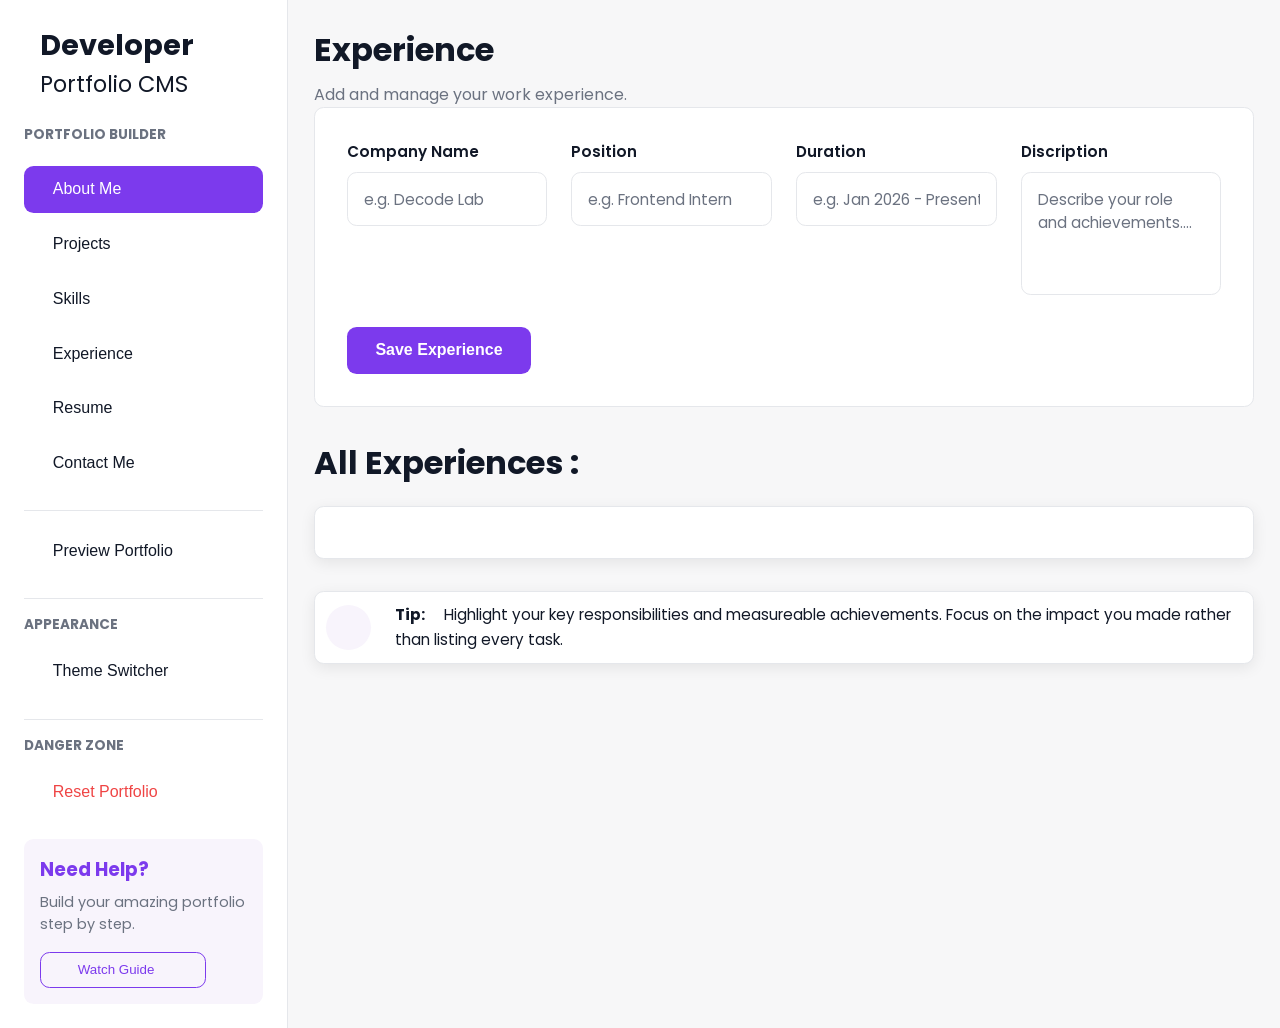
==== commit b4d80fe4: "Implement Experience Section functionality" ====
--- a/html/portfolio-builder.html
+++ b/html/portfolio-builder.html
@@ -522,7 +522,7 @@
                         </div>
 
                         <div class="experience-position">
-                            <label for="positiom">Position</label>
+                            <label for="position">Position</label>
                             <input type="text" id="position" placeholder="e.g. Frontend Intern">
                         </div>
 
@@ -554,100 +554,7 @@
                 <!---Experiences list---->
                 <div class="experience-list-container">
 
-                    <!---Experience Cards---->
-
-                    <!--Experience Card 1-->
-                    <div class="experience-card">
-
-                        <div class="experience-card-header">
-
-                            <div class="experience-details">
-                                <h3>Decode Lab</h3>
-                                <h4>Frontend Intern</h4>
-                                <span>Jan 2026 - Present</span>
-                            </div>
-
-                            <div class="experience-actions">
-
-                                <button class="experience-edit-btn">
-                                    <i class="ri-edit-line"></i>
-                                </button>
-
-                                <buuton class="experience-delete-btn">
-                                    <i class="ri-delete-bin-6-line"></i>
-                                    </button>
-
-                            </div>
-
-                        </div>
-
-                        <p class="experience-text">
-                            Working on real projects and improving my frontend skills.
-                        </p>
-
-                    </div>
-
-                    <!--Experience Card 2-->
-                    <div class="experience-card">
-
-                        <div class="experience-card-header">
-
-                            <div class="experience-details">
-                                <h3>Decode Lab</h3>
-                                <h4>Frontend Intern</h4>
-                                <span>Jan 2026 - Present</span>
-                            </div>
-
-                            <div class="experience-actions">
-
-                                <button class="experience-edit-btn">
-                                    <i class="ri-edit-line"></i>
-                                </button>
-
-                                <buuton class="experience-delete-btn">
-                                    <i class="ri-delete-bin-6-line"></i>
-                                    </button>
-
-                            </div>
-
-                        </div>
-
-                        <p class="experience-text">
-                            Working on real projects and improving my frontend skills.
-                        </p>
-
-                    </div>
-
-                    <!--Experience Card 3-->
-                    <div class="experience-card">
-
-                        <div class="experience-card-header">
-
-                            <div class="experience-details">
-                                <h3>Decode Lab</h3>
-                                <h4>Frontend Intern</h4>
-                                <span>Jan 2026 - Present</span>
-                            </div>
-
-                            <div class="experience-actions">
-
-                                <button class="experience-edit-btn">
-                                    <i class="ri-edit-line"></i>
-                                </button>
-
-                                <buuton class="experience-delete-btn">
-                                    <i class="ri-delete-bin-6-line"></i>
-                                    </button>
-
-                            </div>
-
-                        </div>
-
-                        <p class="experience-text">
-                            Working on real projects and improving my frontend skills.
-                        </p>
-
-                    </div>
+                    <!---Experience Cards Come here---->
 
                 </div>
 
--- a/css/portfolio-builder.css
+++ b/css/portfolio-builder.css
@@ -706,7 +706,7 @@
 Skills Section Styling
 ==============================*/
 #skills-section {
-    /* display: none; */
+    display: none;
 }
 .skills-header {
     margin-bottom: clamp(2rem,3vw,2.5rem);
@@ -1009,7 +1009,7 @@
 Experience Section Styling
 ==============================*/
 #experience-section {
-     display: none;
+     /* display: none; */
    
 }
 .experience-header {
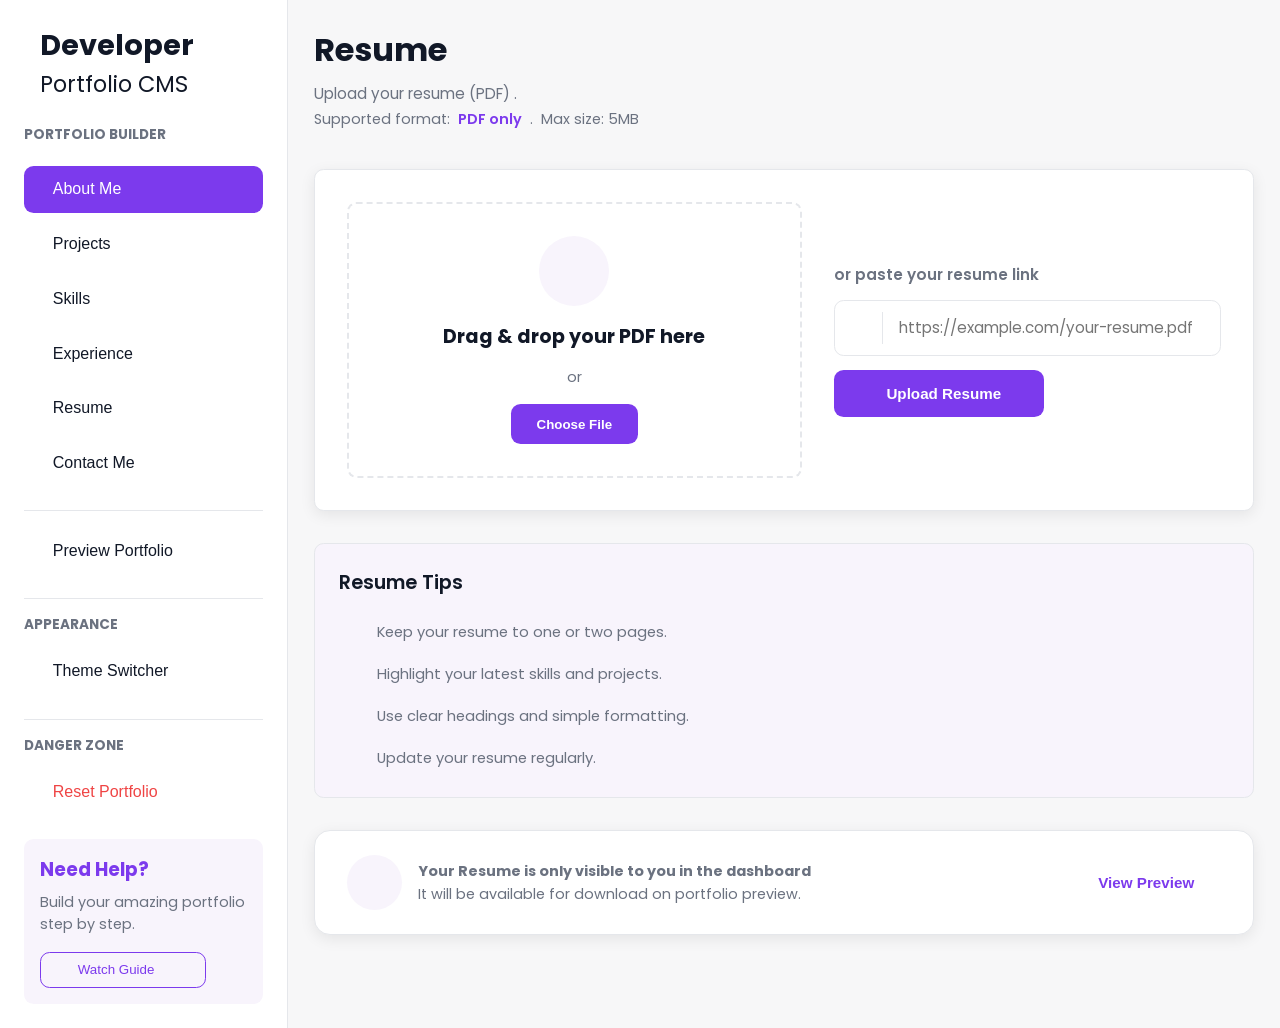
==== commit 80554f1a: "Implement Resume Section management functionality" ====
--- a/html/portfolio-builder.html
+++ b/html/portfolio-builder.html
@@ -582,7 +582,7 @@
                             <span>Supported format:</span>
                             <strong>PDF only</strong>
                             <span>.</span>
-                            <spann>Max size: 5MB</spann>
+                            <span>Max size: 5MB</span>
                         </div>
 
                     </div>
@@ -602,7 +602,7 @@
                         <button id="choose-file-btn">
                             Choose File
                         </button>
-                        <input type="file" id=resume-file accept=".pdf" hidden>
+                        <input type="file" id= "resume-file" accept =".pdf" hidden>
 
                     </div>
 
@@ -628,7 +628,7 @@
                 <div class="resume-info-container">
 
                     <!---------------- Current Resume ----------------->
-                    <div class="current-resume-section">
+                    <div class="current-resume-section" hidden>
 
                         <div class="current-resume-header">
 
@@ -647,18 +647,10 @@
                                     <i class="ri-file-pdf-2-fill"></i>
                                 </div>
                                 <div class="resume-info">
-                                    <h3>Ayesha_Nadeem_Resume.pdf</h3>
+                                    <h3></h3>
 
                                     <div class="resume-meta">
-                                        <span>
-                                            <i class="ri-calendar-line"></i>
-                                            Uploaded on May 20, 2024
-                                        </span>
-                                        <span>.</span>
-                                        <span>
-                                            <i class="ri-file-list-3-line"></i>
-                                            312 KB
-                                        </span>
+                                
                                     </div>
 
                                 </div>
@@ -912,7 +904,7 @@
     </div>
 
     <!------JavaScript file-------->
-    <script src="../js/portfolio-builder.js"></script>
+    <script src="../js/portfolio-builder.js" ></script>
 
 </body>
 
--- a/css/portfolio-builder.css
+++ b/css/portfolio-builder.css
@@ -1009,7 +1009,7 @@
 Experience Section Styling
 ==============================*/
 #experience-section {
-     /* display: none; */
+     display: none;
    
 }
 .experience-header {
@@ -1236,7 +1236,7 @@
 Resume Section Styling
 ==============================*/
 #resume-section{
-     display: none;
+     /* display: none; */
 }
 .resume-header{
     margin-bottom: clamp(2rem,3vw,2.5rem);
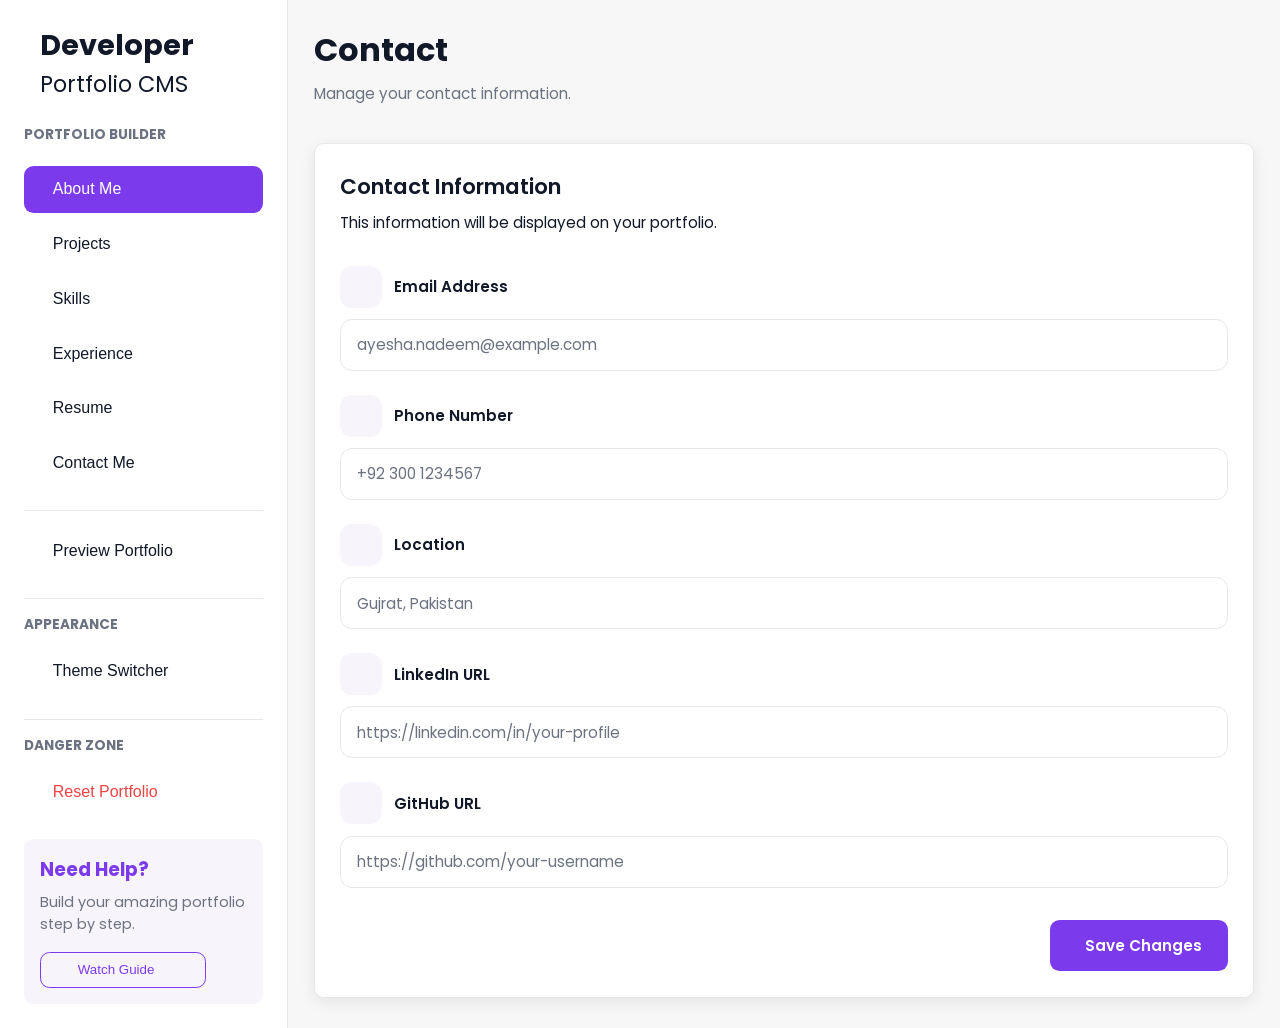
==== commit ea7dddd3: "feat: Implement Contact Section functionality" ====
--- a/html/portfolio-builder.html
+++ b/html/portfolio-builder.html
@@ -774,7 +774,7 @@
                                 <i class="ri-mail-line"></i>
                             </div>
 
-                            <label for="email">
+                            <label for="contact-email">
                                 Email Address
                             </label>
 
@@ -782,7 +782,7 @@
 
                         <div class="contact-input">
 
-                            <input type="email" id="email" placeholder="ayesha.nadeem@example.com">
+                            <input type="email" id="contact-email" placeholder="ayesha.nadeem@example.com">
 
                         </div>
 
@@ -797,7 +797,7 @@
                                 <i class="ri-phone-line"></i>
                             </div>
 
-                            <label for="phone">
+                            <label for="contact-phone">
                                 Phone Number
                             </label>
 
@@ -805,7 +805,7 @@
 
                         <div class="contact-input">
 
-                            <input type="tel" id="phone" placeholder="+92 300 1234567">
+                            <input type="tel" id="contact-phone" placeholder="+92 300 1234567">
 
                         </div>
 
@@ -820,7 +820,7 @@
                                 <i class="ri-map-pin-line"></i>
                             </div>
 
-                            <label for="location">
+                            <label for="contact-location">
                                 Location
                             </label>
 
@@ -828,7 +828,7 @@
 
                         <div class="contact-input">
 
-                            <input type="text" id="location" placeholder="Gujrat, Pakistan">
+                            <input type="text" id="contact-location" placeholder="Gujrat, Pakistan">
 
                         </div>
 
@@ -843,7 +843,7 @@
                                 <i class="ri-linkedin-box-line"></i>
                             </div>
 
-                            <label for="linkedin">
+                            <label for="contact-linkedin">
                                 LinkedIn URL
                             </label>
 
@@ -851,7 +851,7 @@
 
                         <div class="contact-input">
 
-                            <input type="url" id="linkedin" placeholder="https://linkedin.com/in/your-profile">
+                            <input type="url" id="contact-linkedin" placeholder="https://linkedin.com/in/your-profile">
 
                         </div>
 
@@ -868,7 +868,7 @@
 
                             </div>
 
-                            <label for="github">
+                            <label for="contact-github">
 
                                 GitHub URL
 
@@ -878,7 +878,7 @@
 
                         <div class="contact-input">
 
-                            <input type="url" id="github" placeholder="https://github.com/your-username">
+                            <input type="url" id="contact-github" placeholder="https://github.com/your-username">
 
                         </div>
 
--- a/css/portfolio-builder.css
+++ b/css/portfolio-builder.css
@@ -1236,7 +1236,7 @@
 Resume Section Styling
 ==============================*/
 #resume-section{
-     /* display: none; */
+     display: none;
 }
 .resume-header{
     margin-bottom: clamp(2rem,3vw,2.5rem);
@@ -1609,7 +1609,7 @@
 Content Section Styling
 ==============================*/
 #contact-section{
-    display: none;
+    /* display: none; */
 }
 .contact-header{
     margin-bottom: clamp(2rem,3vw,2.5rem);
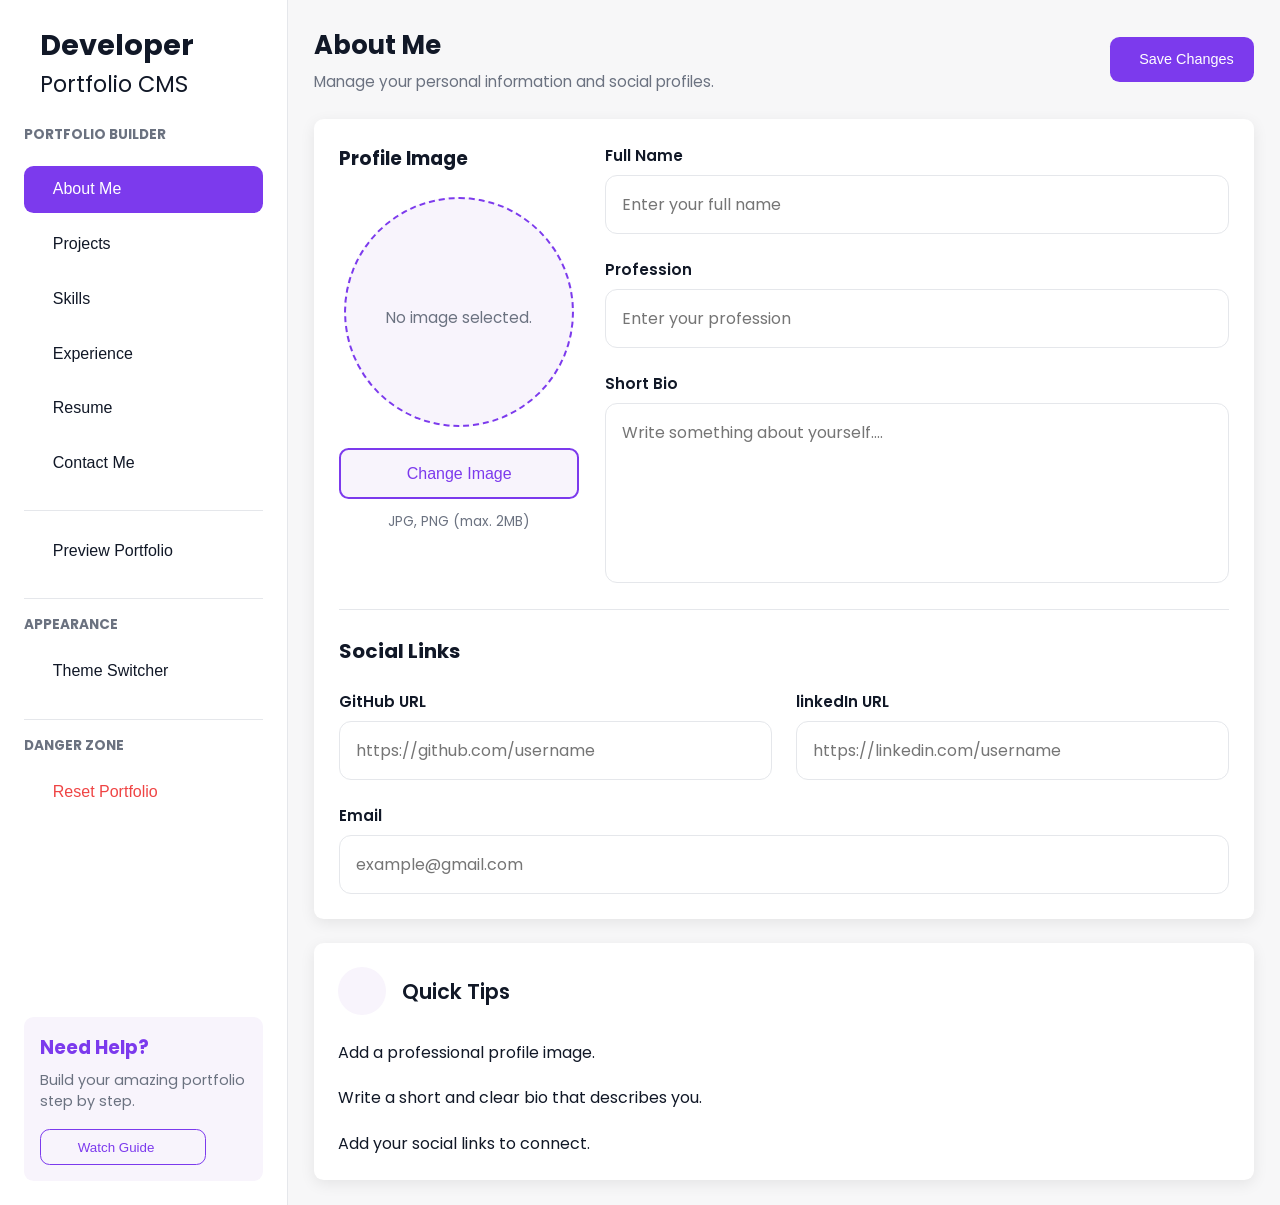
==== commit 2b81caaa: "feat: Implement Sidebar Section Navigation." ====
--- a/html/portfolio-builder.html
+++ b/html/portfolio-builder.html
@@ -39,32 +39,32 @@
 
                 <h4>Portfolio builder</h4>
 
-                <button class="nav-item active">
+                <button class="nav-item active" data-section = "about">
                     <i class="ri-home-4-line"></i>
                     About Me
                 </button>
 
-                <button class="nav-item">
+                <button class="nav-item" data-section = "projects">
                     <i class="ri-folder-2-line"></i>
                     Projects
                 </button>
 
-                <button class="nav-item">
+                <button class="nav-item" data-section = "skills">
                     <i class="ri-star-line"></i>
                     Skills
                 </button>
 
-                <button class="nav-item">
+                <button class="nav-item" data-section = "experience">
                     <i class="ri-briefcase-line"></i>
                     Experience
                 </button>
 
-                <button class="nav-item">
+                <button class="nav-item" data-section = "resume">
                     <i class="ri-file-text-line"></i>
                     Resume
                 </button>
 
-                <button class="nav-item">
+                <button class="nav-item" data-section = "contact">
                     <i class="ri-phone-line"></i>
                     Contact Me
                 </button>
@@ -128,17 +128,17 @@
 
                             <h3>Profile Image</h3>
                             <div class="profile-image-wrapper">
-                                <img src=""
-                                    alt="Profile">
-                                <button class="edit-image-btn">
-                                    <i class="ri-edit-2-line"></i>
-                                </button>
+                                <img src=""   alt="Profile" class = "profile-image">
+                                <div class="profile-image-placeholder">
+                                    <i class = "ri-user-line"></i>
+                                    <span>No image selected.</span>
+                                </div>
                             </div>
                             <button class="change-image-btn">
                                 <i class="ri-arrow-up-line"></i>
                                 Change Image
                             </button>
-                            <input type = "file" id = "profile-image-input" accept="image/*" hidden>
+                            <input type = "file" id = "profile-image-input" accept="image/*" multiple hidden>
                             <p class="image-note">
                                 JPG, PNG (max. 2MB)
                             </p>
--- a/css/portfolio-builder.css
+++ b/css/portfolio-builder.css
@@ -159,7 +159,7 @@
 About Section Styling
 ==============================*/
 #about-section {
-    display: none;
+    /* display: none; */
 }
 .about-header {
     display: flex;
@@ -219,32 +219,37 @@
     align-items: center;
 }
 .profile-image-wrapper {
+    width: 230px;
+    height: 230px;
+    border: 2px dashed var(--accent-color);
+    border-radius: 50%;
+    display: flex;
+    align-items: center;
+    justify-content: center;
+    overflow: hidden;
+    background-color: var(--light-accent-color);
     position: relative;
-    width: 180px;
-    height: 180px;
-    margin: 1rem auto 1.5rem;
-}
-.profile-image-wrapper img {
+    margin-bottom: 1.3rem;
+}
+.profile-image {
     width: 100%;
     height: 100%;
-    border-radius: 50%;
     object-fit: cover;
-    display: block;
-}
-.edit-image-btn {
-    position: absolute;
-    top: 10px;
-    right: 5px;
-    width: 36px;
-    height: 36px;
-    border: none;
-    border-radius: 50%;
-    background: var(--accent-color);
-    color: white;
-    display: flex;
+    display: none;
+}
+.profile-image-placeholder {
+    display: flex;
+    flex-direction: column;
+    align-items: center;
     justify-content: center;
-    align-items: center;
-    cursor: pointer;
+    gap: 10px;
+    color: var(--secondary-color);
+}
+.profile-image-placeholder i {
+    font-size: 4rem;
+}
+.profile-image-placeholder span {
+    font-size: 0.95rem;
 }
 .profile-panel h3 {
     align-self: flex-start;
@@ -1609,7 +1614,7 @@
 Content Section Styling
 ==============================*/
 #contact-section{
-    /* display: none; */
+    display: none;
 }
 .contact-header{
     margin-bottom: clamp(2rem,3vw,2.5rem);
